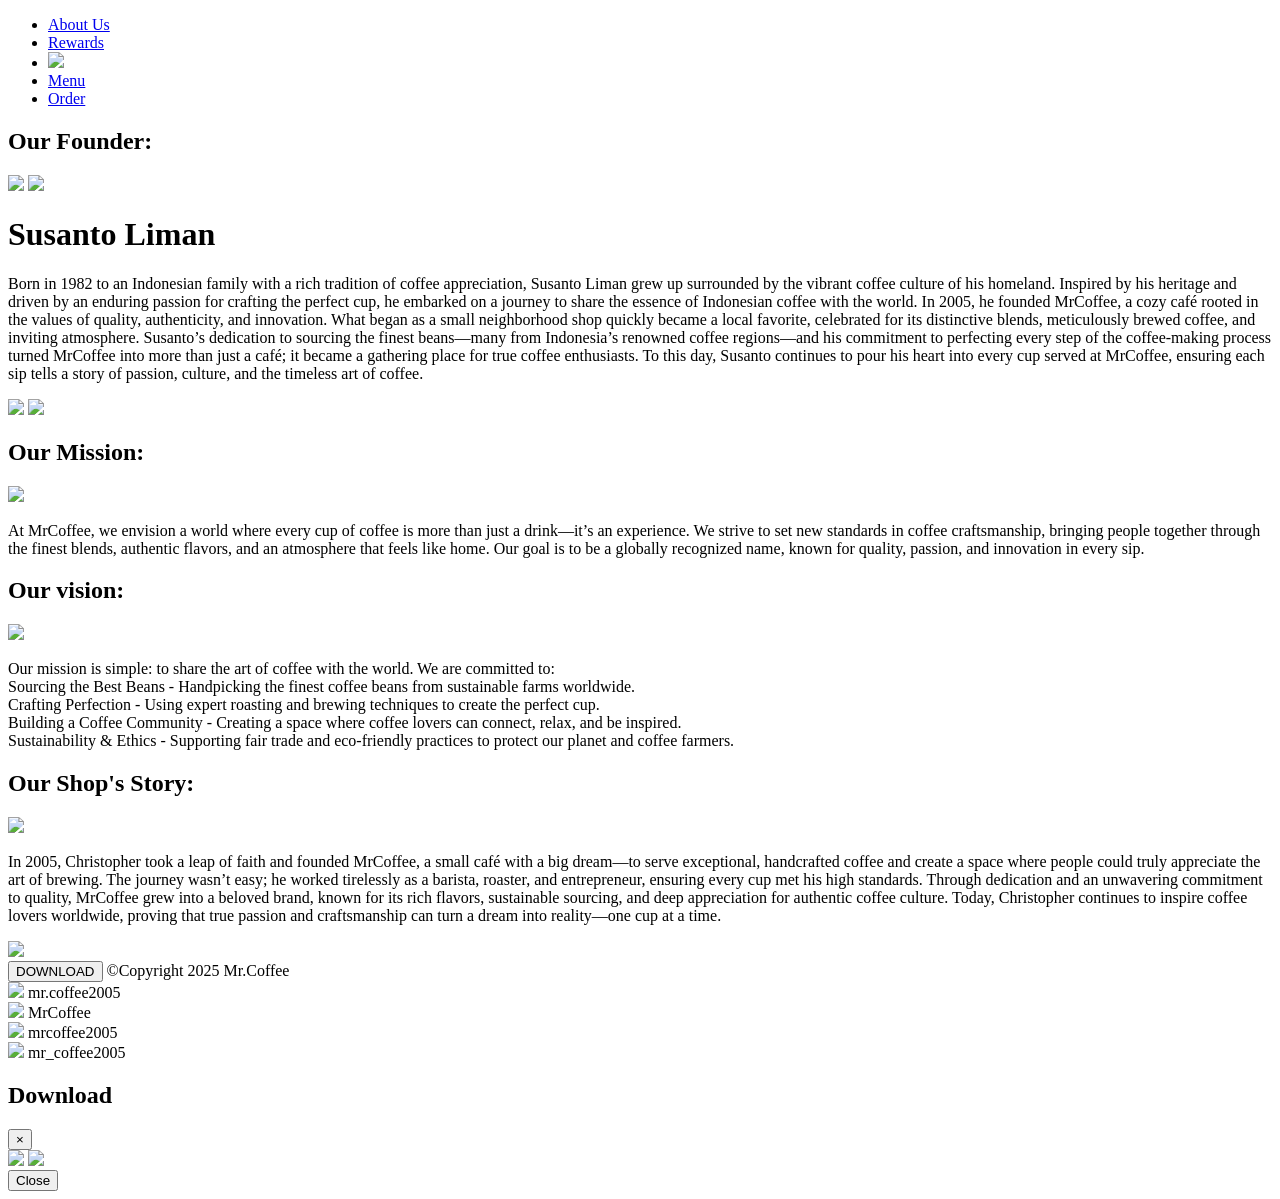
==== html/aboutUs.html @ 37ef8356 "Fix Files" ====
<!DOCTYPE html>
<html lang="en-us">
<head>
    <meta charset="UTF-8">
    <meta name="viewport" content="width=device-width, initial-scale=1.0">
    <title>MrCoffee</title>
    <link rel="icon" type="png" href="./assets/Icon.png">
    <link rel="stylesheet" href="./css/aboutUs.css">
</head>
<body>
    <header class="navbar">
        <ul class="nav-links">
            <li><a href="./html/aboutUs.html">About Us</a></li>
            <li><a href="./html/rewards.html">Rewards</a></li>
            <li class="no-circle"><a href="./html/index.html"><img src="./assets/Logo.png" class="logo"></a></li>
            <li><a href="./html/menu.html">Menu</a></li>
            <li><a href="./html/order.html">Order</a></li>
         </ul>
    </header>
    <div class="hero">
        <h2>Our Founder:</h2>
        <img src="./assets/CEO image.jpeg" class="founder-img">
        <img src="./assets/Coffee Splash Effect.png" class="splash">
        <h1>Susanto Liman</h1>
        <p>Born in 1982 to an Indonesian family with a rich tradition of coffee appreciation, Susanto Liman grew up surrounded by the vibrant coffee culture of his homeland. Inspired by his heritage and driven by an enduring passion for crafting the perfect cup, he embarked on a journey to share the essence of Indonesian coffee with the world.
    In 2005, he founded MrCoffee, a cozy café rooted in the values of quality, authenticity, and innovation. What began as a small neighborhood shop quickly became a local favorite, celebrated for its distinctive blends, meticulously brewed coffee, and inviting atmosphere. Susanto’s dedication to sourcing the finest beans—many from Indonesia’s renowned coffee regions—and his commitment to perfecting every step of the coffee-making process turned MrCoffee into more than just a café; it became a gathering place for true coffee enthusiasts.
    To this day, Susanto continues to pour his heart into every cup served at MrCoffee, ensuring each sip tells a story of passion, culture, and the timeless art of coffee.</p>   
    </div>
    <div class="cards">
        <img src="./assets/Coffee Pour.png" id="pour1">
        <img src="./assets/Coffee Pour.png" id="pour2">
        <div class="mission">
            <h2>Our Mission:</h2>
            <img src="./assets/Mission Bdrop.jpeg" id="mission-bg">
            <p>At MrCoffee, we envision a world where every cup of coffee is more than just a drink—it’s an experience. We strive to set new standards in coffee craftsmanship, bringing people together through the finest blends, authentic flavors, and an atmosphere that feels like home. Our goal is to be a globally recognized name, known for quality, passion, and innovation in every sip.</p>
        </div>
        <div class="vision">
            <h2>Our vision:</h2>
            <img src="./assets/Vision Bdrop.jpeg" id="vision-bg">
            <p>Our mission is simple: to share the art of coffee with the world. We are committed to:
    <br>Sourcing the Best Beans - Handpicking the finest coffee beans from sustainable farms worldwide.
    <br>Crafting Perfection - Using expert roasting and brewing techniques to create the perfect cup.
    <br>Building a Coffee Community - Creating a space where coffee lovers can connect, relax, and be inspired.
    <br>Sustainability & Ethics - Supporting fair trade and eco-friendly practices to protect our planet and coffee farmers.</p>
        </div>
        <div class="story">
            <h2>Our Shop's Story:</h2>
            <img src="./assets/Coffee Shop Background.jpeg" id="story-bg">
            <p>In 2005, Christopher took a leap of faith and founded MrCoffee, a small café with a big dream—to serve exceptional, handcrafted coffee and create a space where people could truly appreciate the art of brewing. The journey wasn’t easy; he worked tirelessly as a barista, roaster, and entrepreneur, ensuring every cup met his high standards.
    Through dedication and an unwavering commitment to quality, MrCoffee grew into a beloved brand, known for its rich flavors, sustainable sourcing, and deep appreciation for authentic coffee culture. Today, Christopher continues to inspire coffee lovers worldwide, proving that true passion and craftsmanship can turn a dream into reality—one cup at a time.</p>
        </div>
    </div>
    <footer class="bottom-page">
        <img src="./assets/Icon.png" id="bottom-icon">
        <div class="download-copyright">
            <button onclick="openPopup()">DOWNLOAD</button>
            <span>©Copyright 2025 Mr.Coffee</span>
        </div>
        <div class="contacts">
            <div class="contacts-items">
                <img src="./assets/instagram.png">
                <span>mr.coffee2005</span>
            </div>
            <div class="contacts-items">
                <img src="./assets/youtube.png">
                <span>MrCoffee</span>
            </div>
            <div class="contacts-items">
                <img src="./assets/facebook.png">
                <span>mrcoffee2005</span>
            </div>
            <div class="contacts-items">
                <img src="./assets/tik-tok.png">
                <span>mr_coffee2005</span>
            </div>
        </div>
    </footer>
    <div class="popup-container" id="myPopup">
        <div class="popup">
            <div class="popup-header">
                <h2>Download</h2>
                <button class="close-btn" onclick="closePopup()">&times;</button>
            </div>
            <div class="popup-content">
                <a href="https://play.google.com/store/games?hl=en" target="_blank" rel="noopener noreferrer"><img src="./assets/Google Play Download.png" class="android"></a>
                <a href="https://www.apple.com/id/app-store/" target="_blank" rel="noopener noreferrer"><img src="./assets/IOs Download.png" class="apple"></a>
            </div>
            <div class="popup-footer">
                <button class="btn" onclick="closePopup()">Close</button>
            </div>
        </div>
    </div>
    <script src="./js/download pop.js"></script>
</body>
</html>
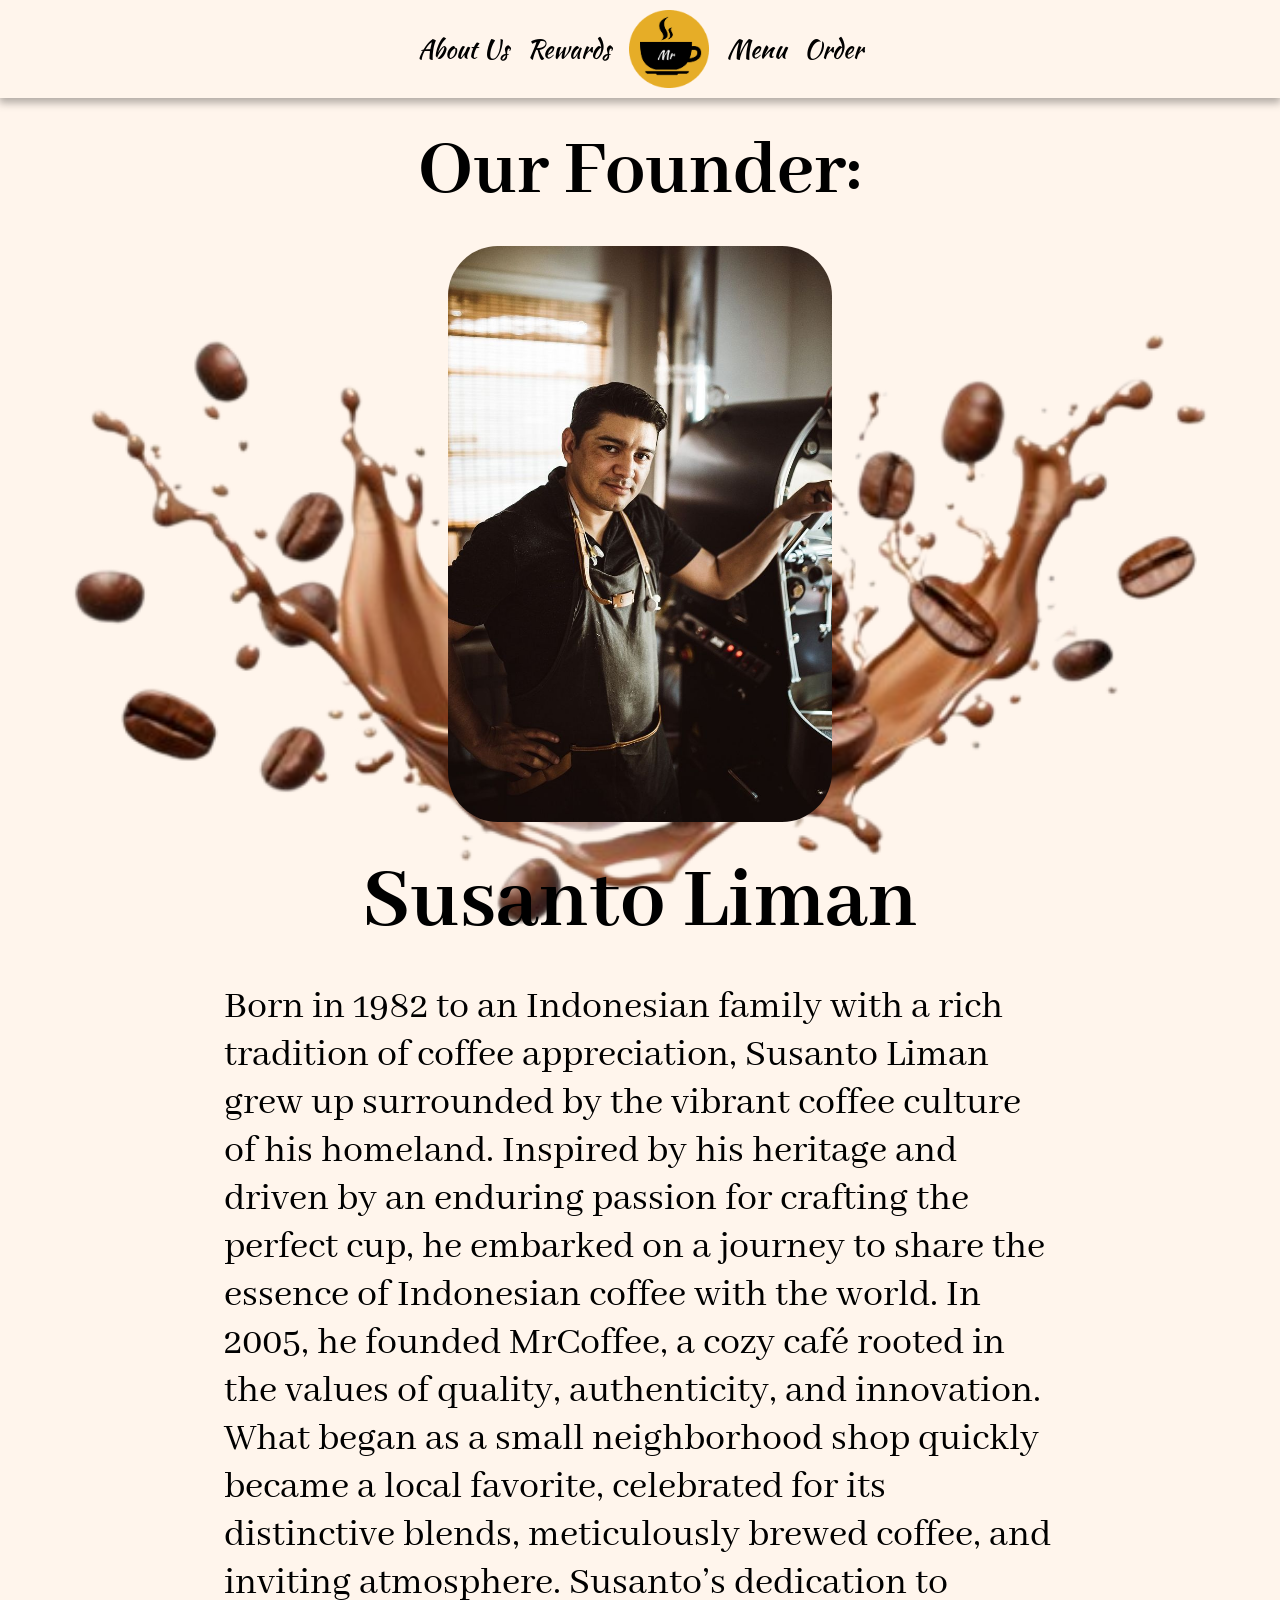
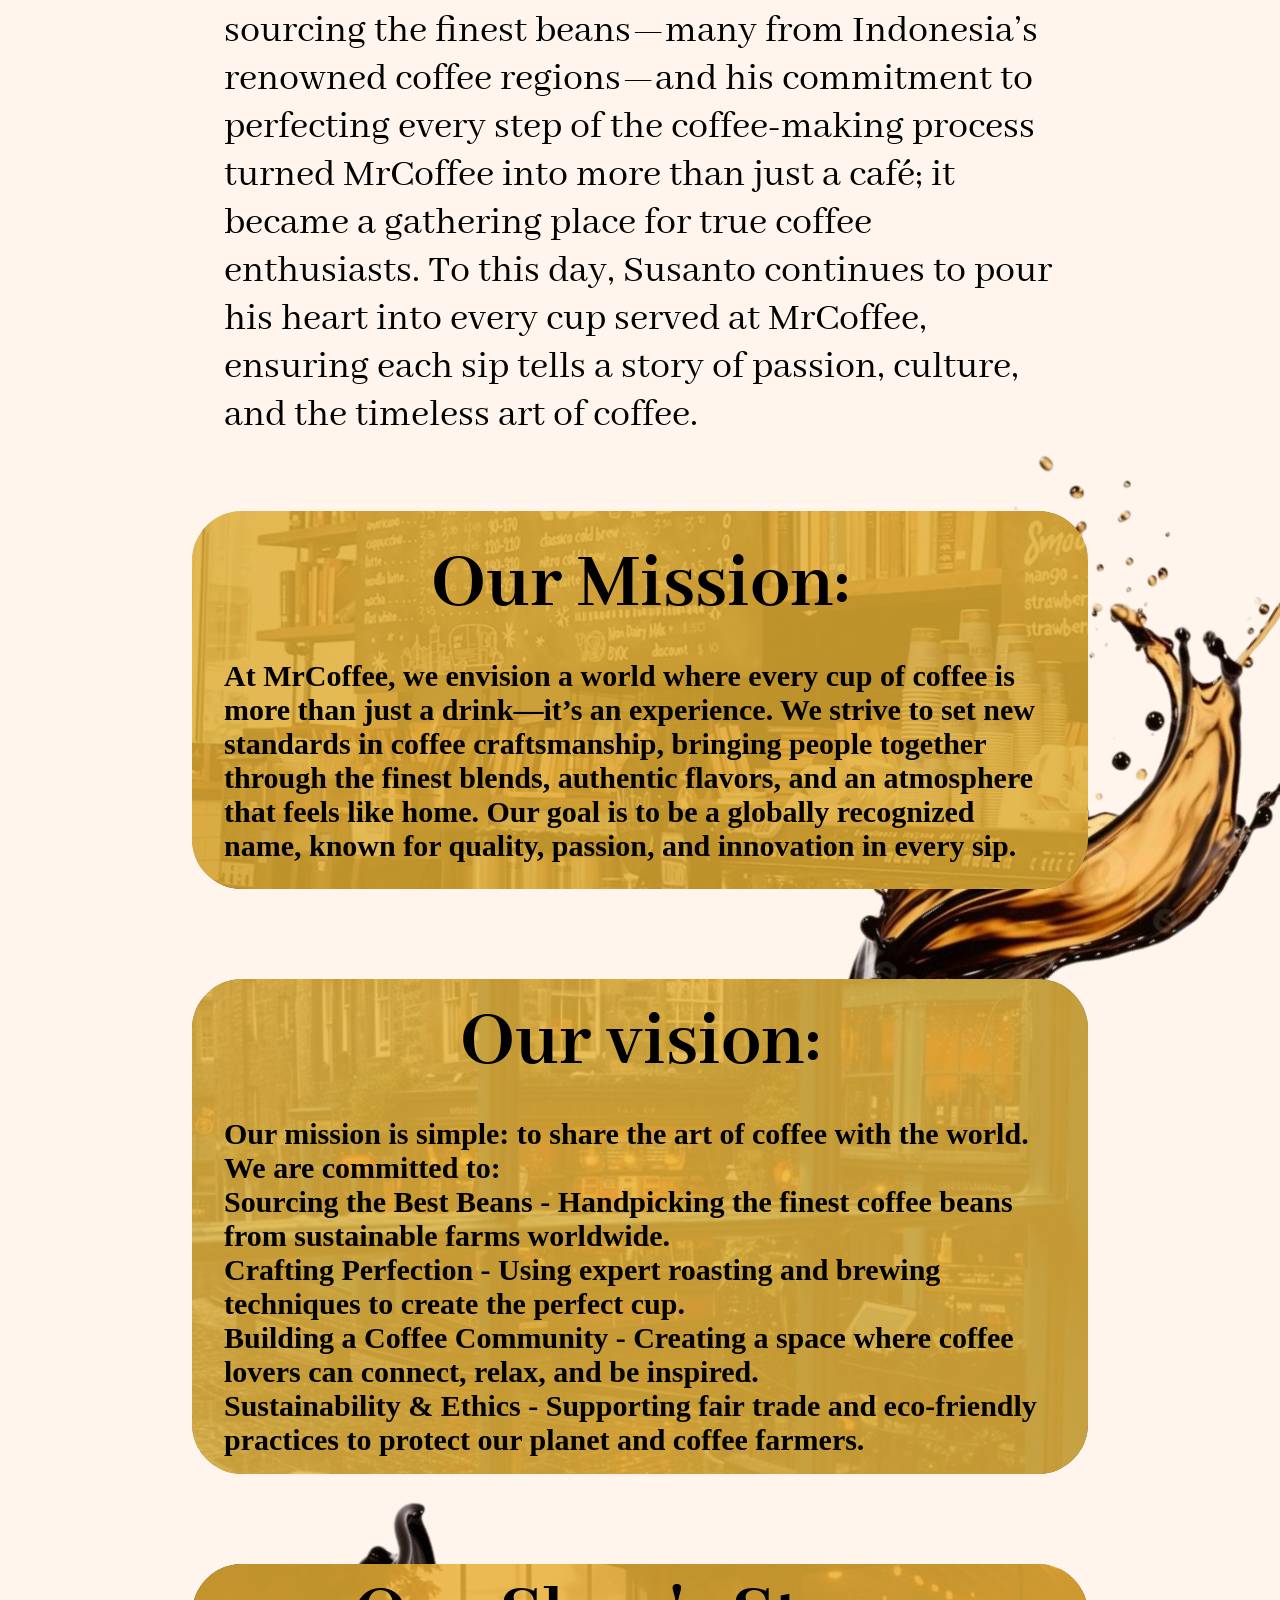
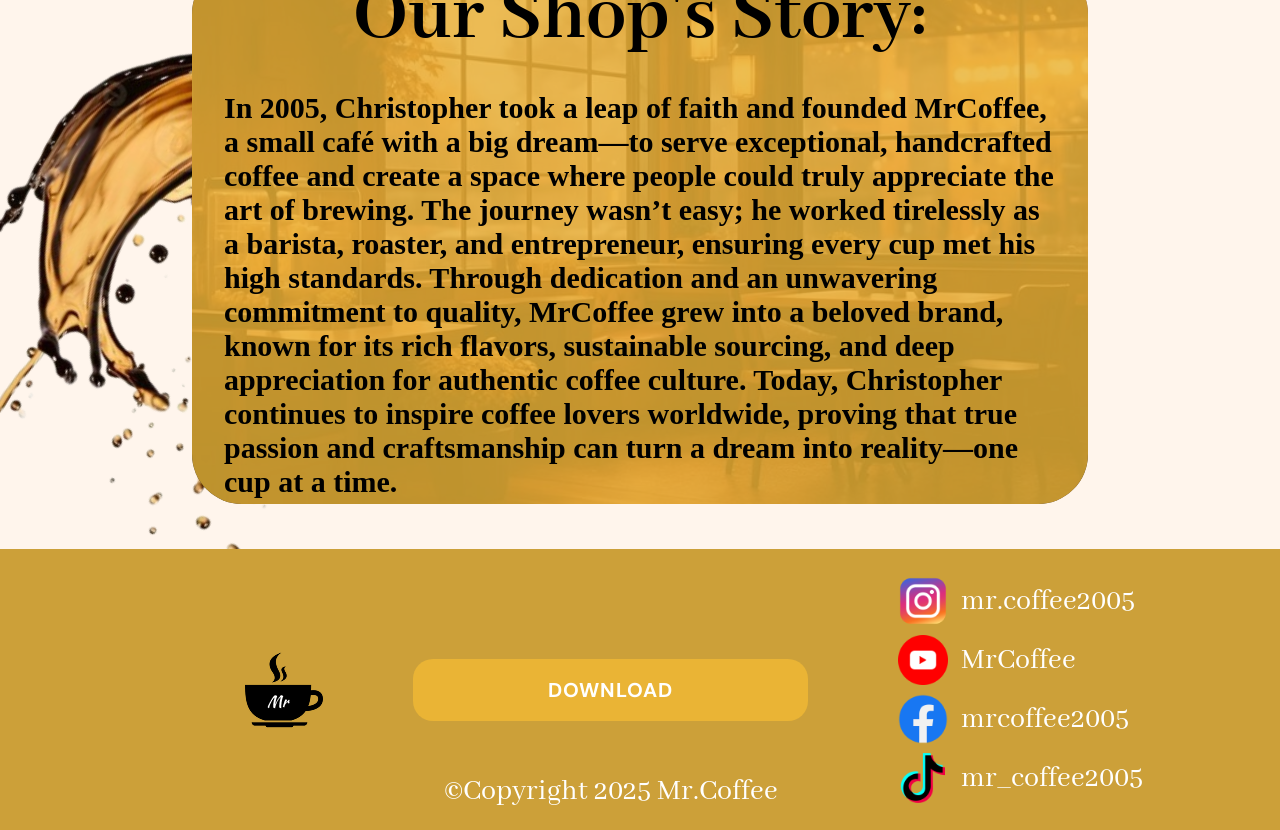
==== commit b4a440c9: "fix path" ====
--- a/html/aboutUs.html
+++ b/html/aboutUs.html
@@ -4,39 +4,39 @@
     <meta charset="UTF-8">
     <meta name="viewport" content="width=device-width, initial-scale=1.0">
     <title>MrCoffee</title>
-    <link rel="icon" type="png" href="./assets/Icon.png">
-    <link rel="stylesheet" href="./css/aboutUs.css">
+    <link rel="icon" type="png" href="../assets/Icon.png">
+    <link rel="stylesheet" href="../css/aboutUs.css">
 </head>
 <body>
     <header class="navbar">
         <ul class="nav-links">
-            <li><a href="./html/aboutUs.html">About Us</a></li>
-            <li><a href="./html/rewards.html">Rewards</a></li>
-            <li class="no-circle"><a href="./html/index.html"><img src="./assets/Logo.png" class="logo"></a></li>
-            <li><a href="./html/menu.html">Menu</a></li>
-            <li><a href="./html/order.html">Order</a></li>
+            <li><a href="../html/aboutUs.html">About Us</a></li>
+            <li><a href="../html/rewards.html">Rewards</a></li>
+            <li class="no-circle"><a href="../index.html"><img src="../assets/Logo.png" class="logo"></a></li>
+            <li><a href="../html/menu.html">Menu</a></li>
+            <li><a href="../html/order.html">Order</a></li>
          </ul>
     </header>
     <div class="hero">
         <h2>Our Founder:</h2>
-        <img src="./assets/CEO image.jpeg" class="founder-img">
-        <img src="./assets/Coffee Splash Effect.png" class="splash">
+        <img src="../assets/CEO image.jpeg" class="founder-img">
+        <img src="../assets/Coffee Splash Effect.png" class="splash">
         <h1>Susanto Liman</h1>
         <p>Born in 1982 to an Indonesian family with a rich tradition of coffee appreciation, Susanto Liman grew up surrounded by the vibrant coffee culture of his homeland. Inspired by his heritage and driven by an enduring passion for crafting the perfect cup, he embarked on a journey to share the essence of Indonesian coffee with the world.
     In 2005, he founded MrCoffee, a cozy café rooted in the values of quality, authenticity, and innovation. What began as a small neighborhood shop quickly became a local favorite, celebrated for its distinctive blends, meticulously brewed coffee, and inviting atmosphere. Susanto’s dedication to sourcing the finest beans—many from Indonesia’s renowned coffee regions—and his commitment to perfecting every step of the coffee-making process turned MrCoffee into more than just a café; it became a gathering place for true coffee enthusiasts.
     To this day, Susanto continues to pour his heart into every cup served at MrCoffee, ensuring each sip tells a story of passion, culture, and the timeless art of coffee.</p>   
     </div>
     <div class="cards">
-        <img src="./assets/Coffee Pour.png" id="pour1">
-        <img src="./assets/Coffee Pour.png" id="pour2">
+        <img src="../assets/Coffee Pour.png" id="pour1">
+        <img src="../assets/Coffee Pour.png" id="pour2">
         <div class="mission">
             <h2>Our Mission:</h2>
-            <img src="./assets/Mission Bdrop.jpeg" id="mission-bg">
+            <img src="../assets/Mission Bdrop.jpeg" id="mission-bg">
             <p>At MrCoffee, we envision a world where every cup of coffee is more than just a drink—it’s an experience. We strive to set new standards in coffee craftsmanship, bringing people together through the finest blends, authentic flavors, and an atmosphere that feels like home. Our goal is to be a globally recognized name, known for quality, passion, and innovation in every sip.</p>
         </div>
         <div class="vision">
             <h2>Our vision:</h2>
-            <img src="./assets/Vision Bdrop.jpeg" id="vision-bg">
+            <img src="../assets/Vision Bdrop.jpeg" id="vision-bg">
             <p>Our mission is simple: to share the art of coffee with the world. We are committed to:
     <br>Sourcing the Best Beans - Handpicking the finest coffee beans from sustainable farms worldwide.
     <br>Crafting Perfection - Using expert roasting and brewing techniques to create the perfect cup.
@@ -45,32 +45,32 @@
         </div>
         <div class="story">
             <h2>Our Shop's Story:</h2>
-            <img src="./assets/Coffee Shop Background.jpeg" id="story-bg">
+            <img src="../assets/Coffee Shop Background.jpeg" id="story-bg">
             <p>In 2005, Christopher took a leap of faith and founded MrCoffee, a small café with a big dream—to serve exceptional, handcrafted coffee and create a space where people could truly appreciate the art of brewing. The journey wasn’t easy; he worked tirelessly as a barista, roaster, and entrepreneur, ensuring every cup met his high standards.
     Through dedication and an unwavering commitment to quality, MrCoffee grew into a beloved brand, known for its rich flavors, sustainable sourcing, and deep appreciation for authentic coffee culture. Today, Christopher continues to inspire coffee lovers worldwide, proving that true passion and craftsmanship can turn a dream into reality—one cup at a time.</p>
         </div>
     </div>
     <footer class="bottom-page">
-        <img src="./assets/Icon.png" id="bottom-icon">
+        <img src="../assets/Icon.png" id="bottom-icon">
         <div class="download-copyright">
             <button onclick="openPopup()">DOWNLOAD</button>
             <span>©Copyright 2025 Mr.Coffee</span>
         </div>
         <div class="contacts">
             <div class="contacts-items">
-                <img src="./assets/instagram.png">
+                <img src="../assets/instagram.png">
                 <span>mr.coffee2005</span>
             </div>
             <div class="contacts-items">
-                <img src="./assets/youtube.png">
+                <img src="../assets/youtube.png">
                 <span>MrCoffee</span>
             </div>
             <div class="contacts-items">
-                <img src="./assets/facebook.png">
+                <img src="../assets/facebook.png">
                 <span>mrcoffee2005</span>
             </div>
             <div class="contacts-items">
-                <img src="./assets/tik-tok.png">
+                <img src="../assets/tik-tok.png">
                 <span>mr_coffee2005</span>
             </div>
         </div>
@@ -82,14 +82,14 @@
                 <button class="close-btn" onclick="closePopup()">&times;</button>
             </div>
             <div class="popup-content">
-                <a href="https://play.google.com/store/games?hl=en" target="_blank" rel="noopener noreferrer"><img src="./assets/Google Play Download.png" class="android"></a>
-                <a href="https://www.apple.com/id/app-store/" target="_blank" rel="noopener noreferrer"><img src="./assets/IOs Download.png" class="apple"></a>
+                <a href="https://play.google.com/store/games?hl=en" target="_blank" rel="noopener noreferrer"><img src="../assets/Google Play Download.png" class="android"></a>
+                <a href="https://www.apple.com/id/app-store/" target="_blank" rel="noopener noreferrer"><img src="../assets/IOs Download.png" class="apple"></a>
             </div>
             <div class="popup-footer">
                 <button class="btn" onclick="closePopup()">Close</button>
             </div>
         </div>
     </div>
-    <script src="./js/download pop.js"></script>
+    <script src="../js/download pop.js"></script>
 </body>
 </html>
--- a/css/aboutUs.css
+++ b/css/aboutUs.css
@@ -0,0 +1,562 @@
+    @import url('https://fonts.googleapis.com/css2?family=Abhaya+Libre:wght@400;500;600;700;800&family=Atkinson+Hyperlegible+Next:ital,wght@0,200..800;1,200..800&family=Bebas+Neue&family=DM+Sans:ital,opsz,wght@0,9..40,100..1000;1,9..40,100..1000&family=Kaushan+Script&family=Krub:ital,wght@0,200;0,300;0,400;0,500;0,600;0,700;1,200;1,300;1,400;1,500;1,600;1,700&family=Poppins:ital,wght@0,100;0,200;0,300;0,400;0,500;0,600;0,700;0,800;0,900;1,100;1,200;1,300;1,400;1,500;1,600;1,700;1,800;1,900&display=swap');
+
+:root {
+    --heading-font: "Kaushan Script", cursive;
+    --body-font: "Abhaya Libre", serif;
+    --button-font: "DM Sans", sans-serif;
+    --modern-font: "Bebas Neue", sans-serif;
+    --bottom-font: "Krub", sans-serif;
+}
+
+*{
+    box-sizing: border-box;
+    margin: 0;
+    padding: 0;
+}
+
+body{
+    position: relative;
+    margin: 0px;
+    padding: 0px;
+    width: 100%;
+    background-color: rgb(255, 245, 236); 
+}
+
+html{
+    overflow-x: hidden;
+    background-color: rgb(255, 245, 236); 
+    font-size: 10px;
+}
+
+.navbar{
+    display: flex;
+    position: sticky;
+    top: 0;
+    width: 100%;
+    align-items: center;
+    justify-content: center;
+    flex-wrap: wrap;
+    flex-direction: column;
+    margin: 0;
+    padding: 5px;
+    background-color: rgb(255, 245, 236); 
+    box-shadow: 0 4px 8px 1px rgba(0, 0, 0, 0.3); 
+    z-index: 1000; 
+    overflow: visible;
+}
+
+a, a:hover, a:active{
+    cursor: pointer;
+    text-decoration: none;
+    color: inherit;
+}
+
+button {
+    display: inline-block;
+    position: relative;
+    background: transparent;
+    border: 2px solid #EAB435;
+    color: #EAB435;
+    padding: 1vmin 10vmin;
+    text-align: center;
+    text-decoration: none;
+    letter-spacing: 1px;
+    font-size: 2rem;
+    border-radius: 20px;
+    font-family: var(--button-font);
+    font-weight: bold;
+    z-index: 1;
+    cursor: pointer;
+    overflow: hidden;
+}
+
+button::before {
+    content: "";
+    position: absolute;
+    top: 50%;
+    left: 50%;
+    width: 0;
+    height: 0;
+    background-color: #EAB435;
+    border-radius: 50%;
+    transform: translate(-50%, -50%);
+    transition: width 0.5s ease-out, height 0.5s ease-out;
+    z-index: -1;
+}
+
+button:hover::before {
+    width: 300%;
+    height: 300%;
+}
+
+button:hover {
+    color: white;
+}
+
+button:active {
+    transform: scale(0.9);
+}
+
+ul{
+    display: flex;
+    align-items: center;
+    justify-content: center;
+    flex-wrap: wrap;
+    list-style: none;
+    padding: 5px;
+}
+
+li{
+    display: flex;
+    overflow: visible;
+    font-family: var(--heading-font);
+    font-weight: 550;
+    font-size: 2.5rem;
+    padding: 0 1vmin;
+    white-space: nowrap;
+    position: relative;
+    transition: transform 0.3s ease, background-color 1.0s ease;
+}
+
+li:hover::before {
+    content: "";
+    position: absolute;
+    width: 85%;
+    height: 100%;
+    background-color: #F8C44A;
+    border-radius: 50%;
+    z-index: -1;
+    transition: all 0.3s ease;
+}
+
+li:hover{
+    transform: scale(1.1,1.1);
+    cursor: pointer;
+}
+
+li.no-circle:hover::before{
+    content: none;
+}
+
+.logo {
+    display: block;
+    width: 80px;
+    height: auto;
+    max-width: 100%;
+}
+
+.hero{
+    display: flex;
+    justify-content: center;
+    align-items: center;
+    flex-direction: column;
+}
+
+h2{
+    font-size: 8rem;
+    font-family: var(--body-font);
+    margin: 3vmin 0;
+    z-index: 1;
+}
+
+.founder-img{
+    object-fit: cover;
+    height: auto;
+    width: 30vw;
+    z-index: 1;
+    border-radius: 50px;
+    margin-bottom: 3vmin;
+}
+
+.splash{
+    top: 5%;
+    position: absolute;
+    width: 100%;
+    height: auto;
+    object-fit: cover;
+}
+
+h1{
+    font-family: var(--body-font);
+    font-size: 9rem;
+    font-weight: bold;
+    margin-bottom: 3vmin;
+    z-index: 1;
+}
+
+p{
+    font-family: var(--body-font);
+    font-size: 4rem;
+    width: 65vw;
+    white-space: normal;
+    overflow-wrap: break-word;
+    margin-bottom: 3vmin;
+    z-index: 1;
+}
+
+.cards{
+    display: flex;
+    position: relative;
+    justify-content: center;
+    align-items: center;
+    flex-direction: column;
+}
+
+#pour1, #pour2{
+    position: absolute;
+    z-index: 0.9;
+}
+
+#pour1{
+    top: 0;
+    right: 0;
+    transform: rotate(30deg);
+    width: 40%;
+}
+
+#pour2{
+    width: 40%;
+    bottom: 0;
+    left: 0;
+    transform: rotate(210deg);
+}
+
+.cards p{
+    font-size: 3rem;
+    font-weight: 800;
+}
+
+.mission, .vision, .story{
+    display: flex;
+    justify-content: center;
+    align-items: center;
+    flex-direction: column;
+    width: 70vw;
+    height: 40vh;
+    margin: 5vmin 0;
+}
+
+.mission::before, .vision::before, .story::before{
+    position: absolute;
+    height: inherit;
+    width: inherit;
+    content: "";
+    border-radius: 50px;
+    background-color: #EAB435;
+    opacity: 80%;
+    z-index: 1;
+}
+
+.mission {height: 42vh;}
+.vision {height: 55vh;}
+.story {height: 60vh;}
+
+#mission-bg, #vision-bg, #story-bg{
+    border-radius: 50px;
+    position: absolute;
+    object-fit: cover;
+    height: inherit;
+    width: inherit;
+}
+
+.bottom-page{
+    position: relative;
+    background-color: #CCA039;
+    display: flex;
+    align-items: center;
+    justify-content: center;
+    gap: 10vmin;
+    padding: 3vmin;
+    padding-left: 15vmin;
+}
+
+#bottom-icon{
+    width: 7%;
+}
+
+.contacts{
+    display: flex;
+    flex-direction: column;
+    row-gap: 1vh;
+    width: auto;
+}
+
+.bottom-page span{
+    font-family: var(--body-font);
+    color: white;
+    font-size: 3rem;
+}
+
+.contacts-items{
+    display: flex;
+    align-items: center;
+    column-gap: 1vw;
+    font-family: var(--body-font);
+    white-space: nowrap;
+}
+
+.contacts img{
+    width: 50px;
+    object-fit: contain;
+    flex-shrink: 0;
+}
+
+.download-copyright{
+    display: flex;
+    flex-direction: column;
+    justify-content: center;
+    align-items: center;
+    row-gap: 5vh;
+    overflow: visible;
+}
+
+.download-copyright button{
+    background-color: #EAB435;
+    border: none;
+    color: white;
+    text-align: center;
+    padding: 2vmin 15vmin;
+    text-decoration: none;
+    cursor: pointer;
+    font-family: var(--button-font);
+    font-weight: bold;
+    position: relative;
+    transition: all .4s;
+}
+
+.download-copyright button:hover {
+    border-radius: 5px;
+    transform: translateY(-10px);
+    border-radius: 20px;
+    box-shadow: 0 7px 0 -2px #cf940a,
+    0 15px 0 -4px #6c4d06,
+    0 16px 10px -3px #6c4d06;
+}
+
+.download-copyright button:active {
+    transition: all 0.2s;
+    transform: translateY(-5px);
+    border-radius: 20px;
+    box-shadow: 0 2px 0 -2px #cf940a,
+    0 8px 0 -4px #6c4d06,
+    0 12px 10px -3px #6c4d06;
+}
+
+.download-copyright span {
+    position: absolute;
+    top: 80%;
+}
+
+.popup-container {
+    display: none;
+    position: fixed;
+    top: 0;
+    left: 0;
+    width: 100%;
+    height: 100%;
+    background-color: rgba(0, 0, 0, 0.5);
+    z-index: 1000;
+    justify-content: center;
+    align-items: center;
+    opacity: 0;
+    transition: opacity 0.3s ease;
+}
+
+.popup {
+    background-color: white;
+    width: 80%;
+    max-width: 500px;
+    border-radius: 8px;
+    box-shadow: 0 4px 20px rgba(0, 0, 0, 0.2);
+    overflow: hidden;
+    transform: scale(0.8);
+    transition: transform 0.3s ease;
+}
+
+.popup-header {
+    background-color: #EAB435;
+    color: white;
+    padding: 15px 20px;
+    display: flex;
+    justify-content: space-between;
+    align-items: center;
+}
+
+.popup-header h2 {
+    margin: 0;
+    font-family: var(--button-font);
+    font-size: 1.5rem;
+}
+
+.close-btn {
+    background: none;
+    border: none;
+    color: white;
+    font-size: 1.8rem;
+    cursor: pointer;
+    padding: 0;
+    line-height: 1;
+}
+
+.popup-content {
+    padding: 5px 20px;
+    font-family: var(--body-font);
+    display: flex;
+}
+
+.popup-footer {
+    padding: 15px 20px;
+    text-align: right;
+    border-top: 1px solid #eee;
+}
+
+.btn {
+    background-color: #EAB435;
+    border: none;
+    color: white;
+    padding: 8px 16px;
+    border-radius: 4px;
+    cursor: pointer;
+    font-family: var(--button-font);
+    font-weight: bold;
+}
+
+.popup-container.active {
+    display: flex;
+    opacity: 1;
+}
+
+.popup-container.active .popup {
+    transform: scale(1);
+}
+
+.android{
+    width: 100%;
+    height: 100%;
+    object-fit: cover;
+    transform: all .4s;
+}
+
+.apple{
+    width: 100%;
+    height: 100%;
+    object-fit: cover;
+    transform: all .4s;
+}
+
+.apple:hover, .android:hover{
+    cursor: pointer;
+}
+
+.apple:active, .android:active{
+    transform: scale(0.9,0.9);
+}
+
+@keyframes fadeIn {
+    from { opacity: 0; }
+    to { opacity: 1; }
+}
+
+@keyframes scaleIn {
+    from { transform: scale(0.8); }
+    to { transform: scale(1); }
+}
+
+@media screen and (max-width: 768px) {
+
+    .splash{ 
+        display: none;
+    }
+
+    .hero h2{
+        font-size: 4rem;
+    }
+
+    .hero h1{
+        font-size: 5rem;
+    }
+
+    .hero p{
+        font-size: 2rem;
+    }
+
+    #pour1, #pour2{
+        display: none;
+    }
+
+    .cards h2{
+        font-size: 4rem;
+    }
+
+    .cards p{
+        font-size: 2rem;
+    }
+
+    #bottom-icon{
+        width: 100px;
+    }
+
+    .bottom-page{
+        padding-left: 10vmin;
+        gap: 5vmin;
+    }
+
+    .bottom-page span{
+        font-size: 1rem;
+    }
+
+    button{
+        padding: 1vmin 5vmin;
+    }
+
+    .download-copyright{
+        gap: 8vmin;
+    }
+
+    .download-copyright button{
+        padding: 1vmin 5vmin;
+    }
+
+    .contacts-items img{
+        width: 20px;
+    }
+}
+
+@media screen and (max-width: 450px){
+
+    .navbar li{
+        font-size: 1rem;
+    }
+
+    .logo{
+        width: 30px;
+    }
+
+    #bottom-icon{
+        width: 30px;
+    }
+
+    .bottom-page span{
+        font-size: 0.75rem;
+    }
+
+    .hero p{
+        font-size: 1.2rem;
+    }
+
+    .hero h2{
+        font-size: 2rem;
+    }
+
+    .hero h1{
+        font-size: 2rem;
+    }
+
+    .cards h2{
+        font-size: 2rem;
+    }
+
+    .cards p{
+        font-size: 1.2rem;
+    }
+}
